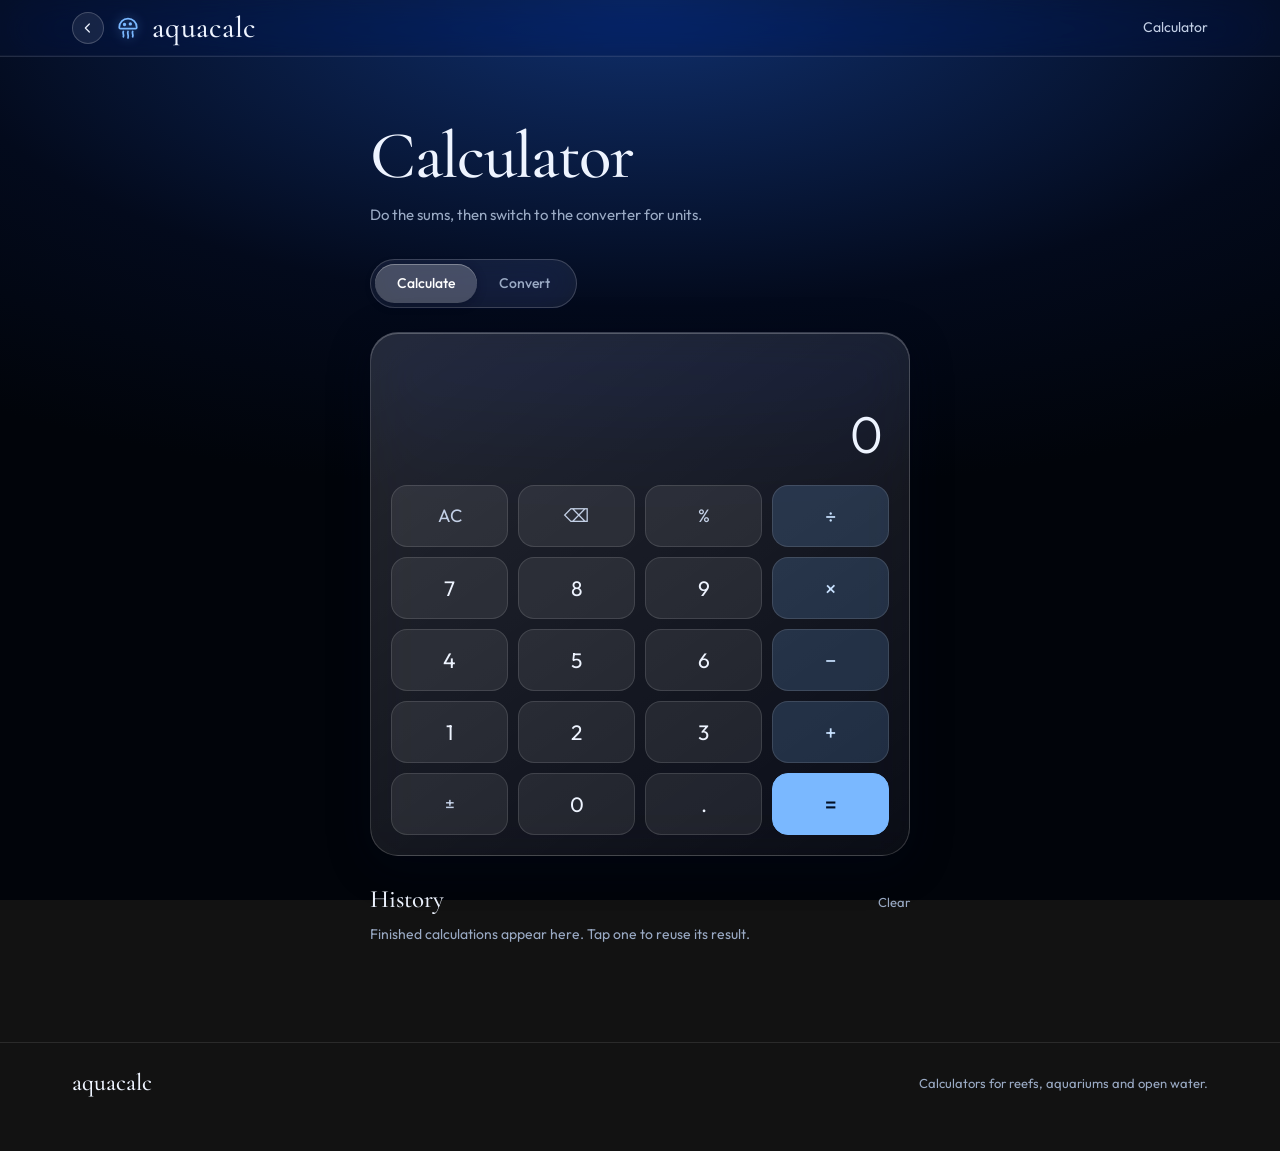
==== calculator.html @ 8a82c976 "Add files via upload" ====
<!DOCTYPE html>
<html lang="en">
<head>
<meta charset="utf-8">
<meta name="viewport" content="width=device-width, initial-scale=1, viewport-fit=cover">
<meta name="color-scheme" content="dark">
<title>Calculator and converter | aquacalc</title>
<link rel="icon" href="favicon.svg" type="image/svg+xml">
<link rel="preconnect" href="https://fonts.googleapis.com">
<link rel="preconnect" href="https://fonts.gstatic.com" crossorigin>
<link rel="stylesheet" href="https://fonts.googleapis.com/css2?family=Cormorant+Garamond:ital,wght@0,400;0,500;0,600;1,400;1,500&family=Outfit:wght@300;400;500;600&display=swap">
<link rel="stylesheet" href="style.css">
<style>
.page{max-width:540px;margin:0 auto;padding:64px 0 96px}
h1{font:500 clamp(45px,7vw,67px)/1.05 "Cormorant Garamond",Georgia,serif;letter-spacing:-.02em;margin:0 0 12px}
.sub{color:var(--mute);margin:0 0 32px}
button,select,input{font:inherit;color:inherit}
button:focus-visible,select:focus-visible,input:focus-visible{outline:2px solid var(--aqua);outline-offset:2px}

/* Tabs */
.tabs{display:inline-flex;padding:4px;border:1px solid var(--line-strong);border-radius:99px;margin-bottom:24px}
.tab{border:0;background:transparent;color:var(--mute);padding:9px 22px;border-radius:99px;cursor:pointer;font-weight:500;font-size:14px;transition:background .15s,color .15s}
.tab:hover{color:var(--ink)}
.tab[aria-selected="true"]{background:var(--aqua);color:#031024}

.card{background:var(--card);border:1px solid var(--line);border-radius:22px;padding:20px}

/* Calculator */
.screen{text-align:right;padding:16px 8px 22px;min-height:132px;display:flex;flex-direction:column;justify-content:flex-end;gap:6px}
.prev{color:var(--mute);font-size:15px;min-height:22px;overflow-wrap:anywhere}
.cur{font:300 52px/1.1 "Outfit",sans-serif;letter-spacing:-.02em;overflow-wrap:anywhere;font-variant-numeric:tabular-nums}
.keys{display:grid;grid-template-columns:repeat(4,1fr);gap:10px}
.key{height:62px;border-radius:16px;border:1px solid var(--line);background:#0a1424;font-size:21px;cursor:pointer;transition:background .12s,transform .08s,border-color .12s}
.key:hover{background:#10213a;border-color:var(--line-strong)}
.key:active{transform:scale(.96)}
.key.fn{color:var(--mute);font-size:18px}
.key.op{color:var(--aqua);background:#0b1a2e}
.key.op:hover{background:#12294a}
.key.eq{background:var(--aqua);color:#031024;border-color:var(--aqua);font-weight:500}
.key.eq:hover{background:#fff;border-color:var(--aqua)}

.hist{margin-top:28px}
.hist h2{font:500 25px/1.2 "Cormorant Garamond",Georgia,serif;margin:0 0 10px;display:flex;justify-content:space-between;align-items:baseline}
.hist h2 button{background:none;border:0;color:var(--mute);font:400 13px "Outfit",sans-serif;cursor:pointer;padding:0}
.hist h2 button:hover{color:var(--ink)}
.hist .empty{color:var(--mute);font-size:14px;margin:0}
.hrow{display:flex;justify-content:space-between;gap:16px;width:100%;padding:11px 0;background:none;border:0;border-bottom:1px solid var(--line);cursor:pointer;text-align:left;font-size:14px}
.hrow span:first-child{color:var(--mute)}
.hrow span:last-child{font-weight:500;font-variant-numeric:tabular-nums}
.hrow:hover span:first-child{color:var(--ink)}

/* Converter */
.chips{display:flex;flex-wrap:wrap;gap:8px;margin-bottom:18px}
.chip{border:1px solid var(--line-strong);background:transparent;color:var(--mute);padding:7px 14px;border-radius:99px;cursor:pointer;font-size:13.5px;transition:all .15s}
.chip:hover{color:var(--ink);border-color:var(--mute)}
.chip[aria-pressed="true"]{background:var(--aqua);color:#031024;border-color:var(--aqua);font-weight:500}
.cv-label{font-size:13px;color:var(--mute);margin:0 0 6px}
.cv{display:grid;grid-template-columns:minmax(0,1fr) 138px;gap:10px}
.cv input,.cv select{background:#07101f;border:1px solid var(--line);border-radius:12px;padding:12px 14px;min-width:0;width:100%}
.cv input{font-size:24px;font-weight:300;font-variant-numeric:tabular-nums}
.cv input:focus,.cv select:focus{outline:none;border-color:var(--aqua)}
.cv select{font-size:15px;appearance:none;-webkit-appearance:none;cursor:pointer;
  background-image:url("data:image/svg+xml;utf8,<svg xmlns='http://www.w3.org/2000/svg' viewBox='0 0 24 24' fill='none' stroke='%238a9bb5' stroke-width='2' stroke-linecap='round' stroke-linejoin='round'><path d='M6 9l6 6 6-6'/></svg>");
  background-repeat:no-repeat;background-position:right 10px center;background-size:16px;padding-right:32px}
.cv select option{background:#111;color:var(--ink)}
.swapwrap{display:flex;justify-content:center;margin:14px 0}
.swap{width:40px;height:40px;border-radius:50%;border:1px solid var(--line-strong);background:transparent;cursor:pointer;display:grid;place-items:center;color:var(--mute);transition:all .2s}
.swap:hover{background:#fff;color:#000;border-color:var(--aqua)}
.swap svg{width:18px;height:18px}
.all{margin-top:26px;padding-top:6px;border-top:1px solid var(--line)}
.all h2{font:500 25px/1.2 "Cormorant Garamond",Georgia,serif;margin:18px 0 6px}
.row{display:grid;grid-template-columns:minmax(0,1fr) auto;gap:4px 24px;padding:10px 0;border-bottom:1px solid var(--line);font-size:14px}
.row:last-child{border-bottom:0}
.row span:first-child{color:var(--mute)}
.row span:last-child{font-weight:500;text-align:right;font-variant-numeric:tabular-nums}
.row.cur-unit span:first-child{color:var(--ink)}
@media (max-width:420px){.cv{grid-template-columns:1fr}.key{height:56px}.cur{font-size:44px}}

/* Apple-style glass */
html{background:radial-gradient(ellipse 90% 55% at 50% 0%,#10306e 0%,#030a1c 62%,#01040a 100%) no-repeat fixed}
.card{background:var(--glass);border:1px solid var(--glass-border);box-shadow:var(--glass-shadow);-webkit-backdrop-filter:blur(26px) saturate(180%);backdrop-filter:blur(26px) saturate(180%);border-radius:28px}
.tabs{background:rgba(255,255,255,.07);border-color:rgba(255,255,255,.18);-webkit-backdrop-filter:blur(20px) saturate(180%);backdrop-filter:blur(20px) saturate(180%)}
.tab[aria-selected="true"]{background:rgba(255,255,255,.22);color:#fff;box-shadow:inset 0 1px 0 rgba(255,255,255,.3),0 2px 10px rgba(0,8,30,.35)}
.key{background:rgba(255,255,255,.08);border:1px solid rgba(255,255,255,.12)}
.key:hover{background:rgba(255,255,255,.15);border-color:rgba(255,255,255,.26)}
.key.op{background:rgba(122,184,255,.18);color:#c8e2ff}
.key.op:hover{background:rgba(122,184,255,.3)}
.key.fn{color:#c3d0e6}
.chip{background:rgba(255,255,255,.06);border-color:rgba(255,255,255,.2);color:#c3d0e6}
.cv input,.cv select{background:rgba(255,255,255,.07);border:1px solid rgba(255,255,255,.17)}
.cv input:focus,.cv select:focus{background:rgba(255,255,255,.13);border-color:var(--aqua)}
.swap{background:rgba(255,255,255,.08);border-color:rgba(255,255,255,.22);color:var(--ink)}
.swap:hover{background:var(--aqua);color:#031024;border-color:var(--aqua)}
.hrow,.row,.all{border-color:rgba(255,255,255,.1)}
</style>
</head>
<body>

<header class="top"><div class="wrap">
<a class="logo" href="index.html" aria-label="Back to aquacalc home"><span class="back" aria-hidden="true"><svg viewBox="0 0 24 24" fill="none" stroke="currentColor" stroke-width="1.8" stroke-linecap="round" stroke-linejoin="round"><path d="M14 6l-6 6 6 6"/></svg></span><svg class="mark" viewBox="0 0 24 24" fill="none" stroke="currentColor" stroke-width="1.5" stroke-linecap="round" stroke-linejoin="round" aria-hidden="true"><path d="M4.5 11.5a7.5 7.5 0 0 1 15 0c0 .6-.4 1-1 1h-13c-.6 0-1-.4-1-1z"/><path d="M8 15c-.9 1.8.9 2.7 0 4.5M12 15c-.9 2 .9 3 0 5.5M16 15c-.9 1.8.9 2.7 0 4.5"/><circle cx="9" cy="9" r=".7" fill="currentColor"/><circle cx="14" cy="8.5" r=".7" fill="currentColor"/></svg><span class="word">aquacalc</span></a>
<span class="where">Calculator</span>
</div></header>

<main class="wrap"><div class="page">
<h1>Calculator</h1>
<p class="sub">Do the sums, then switch to the converter for units.</p>

<div class="tabs" role="tablist" aria-label="Mode">
<button class="tab" role="tab" id="t-calc" aria-selected="true" aria-controls="p-calc">Calculate</button>
<button class="tab" role="tab" id="t-conv" aria-selected="false" aria-controls="p-conv">Convert</button>
</div>

<!-- Calculator panel -->
<div id="p-calc" role="tabpanel" aria-labelledby="t-calc">
<div class="card">
<div class="screen" aria-live="polite"><div class="prev" id="prev"></div><div class="cur" id="cur">0</div></div>
<div class="keys">
<button class="key fn" data-k="AC" aria-label="Clear">AC</button>
<button class="key fn" data-k="BK" aria-label="Backspace">⌫</button>
<button class="key fn" data-k="%" aria-label="Percent">%</button>
<button class="key op" data-k="/" aria-label="Divide">÷</button>
<button class="key" data-k="7">7</button><button class="key" data-k="8">8</button><button class="key" data-k="9">9</button>
<button class="key op" data-k="*" aria-label="Multiply">×</button>
<button class="key" data-k="4">4</button><button class="key" data-k="5">5</button><button class="key" data-k="6">6</button>
<button class="key op" data-k="-" aria-label="Subtract">−</button>
<button class="key" data-k="1">1</button><button class="key" data-k="2">2</button><button class="key" data-k="3">3</button>
<button class="key op" data-k="+" aria-label="Add">+</button>
<button class="key fn" data-k="NEG" aria-label="Change sign">±</button>
<button class="key" data-k="0">0</button>
<button class="key" data-k=".">.</button>
<button class="key eq" data-k="=" aria-label="Equals">=</button>
</div>
</div>
<div class="hist">
<h2>History <button id="clearHist" type="button">Clear</button></h2>
<div id="hist"></div>
</div>
</div>

<!-- Converter panel -->
<div id="p-conv" role="tabpanel" aria-labelledby="t-conv" hidden>
<div class="card">
<div class="chips" id="chips" role="group" aria-label="Unit type"></div>
<p class="cv-label">From</p>
<div class="cv"><input id="fromVal" type="text" inputmode="decimal" value="1" aria-label="Value to convert"><select id="fromUnit" aria-label="From unit"></select></div>
<div class="swapwrap"><button class="swap" id="swap" type="button" aria-label="Swap units"><svg viewBox="0 0 24 24" fill="none" stroke="currentColor" stroke-width="1.8" stroke-linecap="round" stroke-linejoin="round"><path d="M7 4v16M3 8l4-4 4 4M17 20V4M13 16l4 4 4-4"/></svg></button></div>
<p class="cv-label">To</p>
<div class="cv"><input id="toVal" type="text" inputmode="decimal" aria-label="Converted value"><select id="toUnit" aria-label="To unit"></select></div>
<div class="all"><h2>All units</h2><div id="all"></div></div>
</div>
</div>

</div></main>

<footer class="site"><div class="wrap"><span class="word">aquacalc</span><span>Calculators for reefs, aquariums and open water.</span></div></footer>

<script>
/* ---------- Tabs ---------- */
const tabs={calc:["t-calc","p-calc"],conv:["t-conv","p-conv"]};
let mode="calc";
function setMode(m){mode=m;for(const k in tabs){const on=k===m;document.getElementById(tabs[k][0]).setAttribute("aria-selected",on);document.getElementById(tabs[k][1]).hidden=!on}
  document.querySelector(".where").textContent=m==="calc"?"Calculator":"Unit converter"}
document.getElementById("t-calc").onclick=()=>setMode("calc");
document.getElementById("t-conv").onclick=()=>setMode("conv");
if(location.hash==="#convert")setMode("conv");

/* ---------- Calculator ---------- */
let expr="",justEval=false,hist=[];
const cur=document.getElementById("cur"),prev=document.getElementById("prev");
const isOp=c=>"+-*/".includes(c);
const pretty=s=>s.replace(/\*/g,"×").replace(/\//g,"÷").replace(/-/g,"−");

function evaluate(src){
  let s=src.replace(/[+\-*/]+$/,"");
  let open=0;for(const c of s){if(c==="(")open++;else if(c===")")open--}
  s+=")".repeat(Math.max(0,open));
  let i=0;
  const pk=()=>s[i];
  function num(){const m=/^(\d+\.?\d*|\.\d+)(e[+-]?\d+)?/i.exec(s.slice(i));if(!m)throw 0;i+=m[0].length;return parseFloat(m[0])}
  function prim(){if(pk()==="("){i++;const v=ex();if(pk()!==")")throw 0;i++;return v}return num()}
  function post(){let v=prim();while(pk()==="%"){i++;v/=100}return v}
  function un(){if(pk()==="-"){i++;return -un()}if(pk()==="+"){i++;return un()}return post()}
  function term(){let v=un();while(pk()==="*"||pk()==="/"){const o=s[i++],r=un();if(o==="*")v*=r;else{if(r===0)throw 0;v/=r}}return v}
  function ex(){let v=term();while(pk()==="+"||pk()==="-"){const o=s[i++],r=term();v=o==="+"?v+r:v-r}return v}
  const r=ex();if(i!==s.length||!isFinite(r))throw 0;return r;
}
const fmtRes=n=>String(Number(n.toPrecision(12)));

function render(){
  const t=expr===""?"0":pretty(expr);
  cur.textContent=t;
  cur.style.fontSize=t.length>22?"26px":t.length>14?"36px":"";
}
function press(k){
  if(k==="AC"){expr="";prev.textContent="";justEval=false;return render()}
  if(k==="BK"){if(justEval){expr="";prev.textContent=""}else expr=expr.slice(0,-1);justEval=false;return render()}
  if(k==="="){
    if(!expr||!/[\d)]/.test(expr))return;
    try{const r=fmtRes(evaluate(expr));prev.textContent=pretty(expr.replace(/[+\-*/]+$/,""))+" =";hist.unshift([pretty(expr.replace(/[+\-*/]+$/,"")),r]);hist=hist.slice(0,8);renderHist();expr=r;justEval=true}
    catch(e){prev.textContent=pretty(expr)+" =";expr="";justEval=true;cur.textContent="Error";return}
    return render();
  }
  if(k==="NEG"){
    const m=/(\d+\.?\d*(?:e[+-]?\d+)?|\.\d+)$/i.exec(expr);
    if(!m)return;const idx=m.index,before=expr[idx-1],before2=expr[idx-2];
    if(before==="-"&&(idx-1===0||isOp(before2)||before2==="(")){expr=expr.slice(0,idx-1)+expr.slice(idx)}
    else expr=expr.slice(0,idx)+"-"+expr.slice(idx);
    justEval=false;return render();
  }
  if(/\d/.test(k)){
    if(justEval){expr="";prev.textContent="";justEval=false}
    const m=/(\d+\.?\d*|\.\d+)$/.exec(expr);
    if(m&&m[0]==="0"&&!m[0].includes("."))expr=expr.slice(0,-1);
    expr+=k;return render();
  }
  if(k==="."){
    if(justEval){expr="";prev.textContent="";justEval=false}
    const m=/(\d*\.?\d*)$/.exec(expr)[0];
    if(m.includes("."))return;
    expr+=m===""?"0.":".";return render();
  }
  if(k==="%"){if(/[\d)%]$/.test(expr)){expr+="%";justEval=false}return render()}
  if(isOp(k)){
    justEval=false;
    if(expr===""){expr=k==="-"?"-":"0"+k;return render()}
    if(expr==="-")return;
    if(isOp(expr.slice(-1))){expr=expr.slice(0,-1)+k}else expr+=k;
    return render();
  }
  if(k==="("){if(justEval){expr="";justEval=false}expr+=(/[\d)%]$/.test(expr)?"*":"")+"(";return render()}
  if(k===")"){const o=(expr.match(/\(/g)||[]).length-(expr.match(/\)/g)||[]).length;if(o>0&&/[\d)%]$/.test(expr))expr+=")";return render()}
}
function renderHist(){
  const h=document.getElementById("hist");
  if(!hist.length){h.innerHTML='<p class="empty">Finished calculations appear here. Tap one to reuse its result.</p>';return}
  h.innerHTML=hist.map((x,i)=>`<button class="hrow" type="button" data-i="${i}"><span>${x[0]}</span><span>${x[1]}</span></button>`).join("");
}
document.getElementById("hist").addEventListener("click",e=>{const b=e.target.closest(".hrow");if(!b)return;expr=hist[+b.dataset.i][1];justEval=true;prev.textContent="";render()});
document.getElementById("clearHist").onclick=()=>{hist=[];renderHist()};
document.querySelector(".keys").addEventListener("click",e=>{const b=e.target.closest(".key");if(b)press(b.dataset.k)});
document.addEventListener("keydown",e=>{
  if(mode!=="calc"||e.ctrlKey||e.metaKey||e.altKey)return;
  const t=e.target.tagName;if(t==="INPUT"||t==="SELECT"||t==="TEXTAREA")return;
  const k=e.key;let m=null;
  if(/^[0-9]$/.test(k))m=k;
  else if(k==="."||k===",")m=".";
  else if(k==="+"||k==="-"||k==="*"||k==="/")m=k;
  else if(k==="x"||k==="X")m="*";
  else if(k==="%"||k==="("||k===")")m=k;
  else if(k==="Enter"||k==="=")m="=";
  else if(k==="Backspace")m="BK";
  else if(k==="Escape"||k==="Delete")m="AC";
  if(m!==null){e.preventDefault();press(m)}
});
render();renderHist();

/* ---------- Converter ---------- */
const CAT={
 Length:{u:[["millimetre (mm)",.001],["centimetre (cm)",.01],["metre (m)",1],["kilometre (km)",1000],["inch (in)",.0254],["foot (ft)",.3048],["yard (yd)",.9144],["mile (mi)",1609.344],["nautical mile (nmi)",1852],["fathom (ftm)",1.8288]],d:[2,5]},
 Mass:{u:[["milligram (mg)",1e-6],["gram (g)",.001],["kilogram (kg)",1],["tonne (t)",1000],["ounce (oz)",.028349523125],["pound (lb)",.45359237]],d:[2,5]},
 Volume:{u:[["millilitre (mL)",.001],["litre (L)",1],["cubic metre (m³)",1000],["US fluid ounce",.0295735295625],["US cup",.2365882365],["US quart",.946352946],["US gallon",3.785411784],["UK gallon",4.54609]],d:[1,6]},
 Area:{u:[["square centimetre (cm²)",1e-4],["square metre (m²)",1],["hectare (ha)",1e4],["square kilometre (km²)",1e6],["square inch (in²)",6.4516e-4],["square foot (ft²)",.09290304],["acre",4046.8564224],["square mile (mi²)",2589988.110336]],d:[1,5]},
 Temperature:{t:true,u:[["Celsius (°C)"],["Fahrenheit (°F)"],["Kelvin (K)"]],d:[0,1]},
 Speed:{u:[["metre/second (m/s)",1],["kilometre/hour (km/h)",1/3.6],["mile/hour (mph)",.44704],["knot (kn)",1852/3600],["foot/second (ft/s)",.3048]],d:[1,3]},
 Pressure:{u:[["pascal (Pa)",1],["kilopascal (kPa)",1000],["decibar (dbar)",1e4],["bar",1e5],["atmosphere (atm)",101325],["psi",6894.757293168],["mmHg",133.322387415]],d:[3,5]}
};
let cat="Length",fi=2,ti=5;
const $=id=>document.getElementById(id);
const fromVal=$("fromVal"),toVal=$("toVal"),fromUnit=$("fromUnit"),toUnit=$("toUnit");
const toBaseT=(v,i)=>i===0?v:i===1?(v-32)*5/9:v-273.15;
const fromBaseT=(c,i)=>i===0?c:i===1?c*9/5+32:c+273.15;
function conv(v,a,b){
  const C=CAT[cat];
  if(C.t)return fromBaseT(toBaseT(v,a),b);
  return v*C.u[a][1]/C.u[b][1];
}
const fmt=n=>{if(!isFinite(n))return "";const r=Number(n.toPrecision(10));return Math.abs(r)>=1e12||(Math.abs(r)<1e-6&&r!==0)?r.toExponential(4):r.toString()};
const parse=s=>{const v=parseFloat(String(s).replace(",","."));return isNaN(v)?null:v};

function buildChips(){
  $("chips").innerHTML=Object.keys(CAT).map(k=>`<button class="chip" type="button" data-c="${k}" aria-pressed="${k===cat}">${k}</button>`).join("");
}
function fillUnits(){
  const opts=CAT[cat].u.map((u,i)=>`<option value="${i}">${u[0]}</option>`).join("");
  fromUnit.innerHTML=opts;toUnit.innerHTML=opts;fromUnit.value=fi;toUnit.value=ti;
}
function refreshAll(){
  const v=parse(fromVal.value);
  $("all").innerHTML=v===null?'<p class="empty" style="color:var(--mute);margin:12px 0">Enter a value to see every unit.</p>':CAT[cat].u.map((u,j)=>`<div class="row${j===fi?" cur-unit":""}"><span>${u[0]}</span><span>${fmt(conv(v,fi,j))}</span></div>`).join("");
}
function fromChanged(){const v=parse(fromVal.value);toVal.value=v===null?"":fmt(conv(v,fi,ti));refreshAll()}
function toChanged(){const v=parse(toVal.value);fromVal.value=v===null?"":fmt(conv(v,ti,fi));refreshAll()}
function selectCat(c){cat=c;[fi,ti]=CAT[c].d;buildChips();fillUnits();fromChanged()}

$("chips").addEventListener("click",e=>{const b=e.target.closest(".chip");if(b)selectCat(b.dataset.c)});
fromVal.addEventListener("input",fromChanged);
toVal.addEventListener("input",toChanged);
fromUnit.addEventListener("change",()=>{fi=+fromUnit.value;fromChanged()});
toUnit.addEventListener("change",()=>{ti=+toUnit.value;fromChanged()});
$("swap").addEventListener("click",()=>{
  const a=fi;fi=ti;ti=a;fromUnit.value=fi;toUnit.value=ti;
  fromVal.value=toVal.value;fromChanged();
});
buildChips();fillUnits();fromChanged();
</script>
</body>
</html>
---- style.css ----
/* aquacalc shared styles */
:root{
  --bg:#01040a;--ink:#eef4ff;--mute:#9aaac4;
  --line:rgba(255,255,255,.10);--line-strong:rgba(255,255,255,.22);--chart:#cfe6ff;
  --ok:#7dd3a8;--bad:#ff8a7a;--warn:#e3bb63;
  --aqua:#7ab8ff;--glow:rgba(110,175,255,.45);
  /* Apple-style frosted glass */
  --glass:linear-gradient(145deg,rgba(255,255,255,.14),rgba(255,255,255,.04));
  --glass-border:rgba(255,255,255,.17);
  --glass-shadow:0 10px 40px rgba(0,6,24,.45),inset 0 1px 0 rgba(255,255,255,.24);
  --card:rgba(255,255,255,.07);
  color-scheme:dark;
}
*{box-sizing:border-box}
html{-webkit-text-size-adjust:100%;scroll-behavior:smooth;background:var(--bg)}
body{
  margin:0;background:transparent;color:var(--ink);position:relative;min-height:100vh;
  font:400 15px/1.55 "Outfit",system-ui,-apple-system,"Segoe UI",sans-serif;
  -webkit-font-smoothing:antialiased;overflow-x:hidden;
  padding-top:env(safe-area-inset-top,0px);padding-bottom:env(safe-area-inset-bottom,0px);
}
.wrap{max-width:1200px;margin:0 auto;padding:0 32px}
@media (max-width:960px){.wrap{padding:0 20px}}
a{color:inherit}

/* Scrolling photo background (built by bg.js) */
#bg{position:absolute;inset:0;z-index:-1;overflow:hidden;pointer-events:none}
#bg .tile{position:absolute;left:0;right:0;background-size:cover;background-position:center}
#bg .tile.flip{transform:scaleY(-1)}
#bg .tile.fx{transform:scaleX(-1)}
#bg .tile.flip.fx{transform:scale(-1,-1)}
#bg::after{content:"";position:absolute;inset:0;background:var(--ov,none)}

/* Frosted glass helper */
.glass{background:var(--glass);border:1px solid var(--glass-border);box-shadow:var(--glass-shadow);-webkit-backdrop-filter:blur(26px) saturate(180%);backdrop-filter:blur(26px) saturate(180%)}

/* Top bar with logo / back button */
header.top{position:sticky;top:0;z-index:30;background:rgba(10,20,44,.38);-webkit-backdrop-filter:blur(28px) saturate(180%);backdrop-filter:blur(28px) saturate(180%);border-bottom:1px solid rgba(255,255,255,.12);box-shadow:inset 0 -1px 0 rgba(255,255,255,.04)}
header.top .wrap{display:flex;justify-content:space-between;align-items:center;padding-top:12px;padding-bottom:12px;font-size:14px}
.logo{display:inline-flex;align-items:center;gap:10px;text-decoration:none;color:var(--ink)}
.logo .mark{width:28px;height:28px;flex:none;color:var(--aqua);filter:drop-shadow(0 0 6px var(--glow))}
.logo .word{font:500 30px/1 "Cormorant Garamond",Georgia,serif;letter-spacing:.01em}
.logo .back{width:32px;height:32px;border-radius:50%;border:1px solid rgba(255,255,255,.2);background:rgba(255,255,255,.08);display:grid;place-items:center;color:var(--ink);transition:border-color .2s,color .2s,box-shadow .2s,background .2s}
.logo .back svg{width:16px;height:16px;transition:transform .2s}
.logo:hover .back{border-color:var(--aqua);color:var(--aqua);background:rgba(255,255,255,.14);box-shadow:0 0 16px -4px var(--glow)}
.logo:hover .back svg{transform:translateX(-2px)}
.logo:focus-visible{outline:2px solid var(--aqua);outline-offset:4px;border-radius:99px}
header.top .where,header.top nav a{color:#c3d0e6;text-decoration:none}
header.top nav a:hover{color:#fff}

/* Footer */
footer.site{border-top:1px solid var(--line);padding:28px 0 56px;color:var(--mute);font-size:13px}
footer.site .wrap{display:flex;justify-content:space-between;gap:16px;flex-wrap:wrap;align-items:center}
footer.site .word{font:500 24px/1 "Cormorant Garamond",Georgia,serif;color:var(--ink)}

@media (prefers-reduced-motion:reduce){*{transition:none!important;animation:none!important;scroll-behavior:auto!important}}
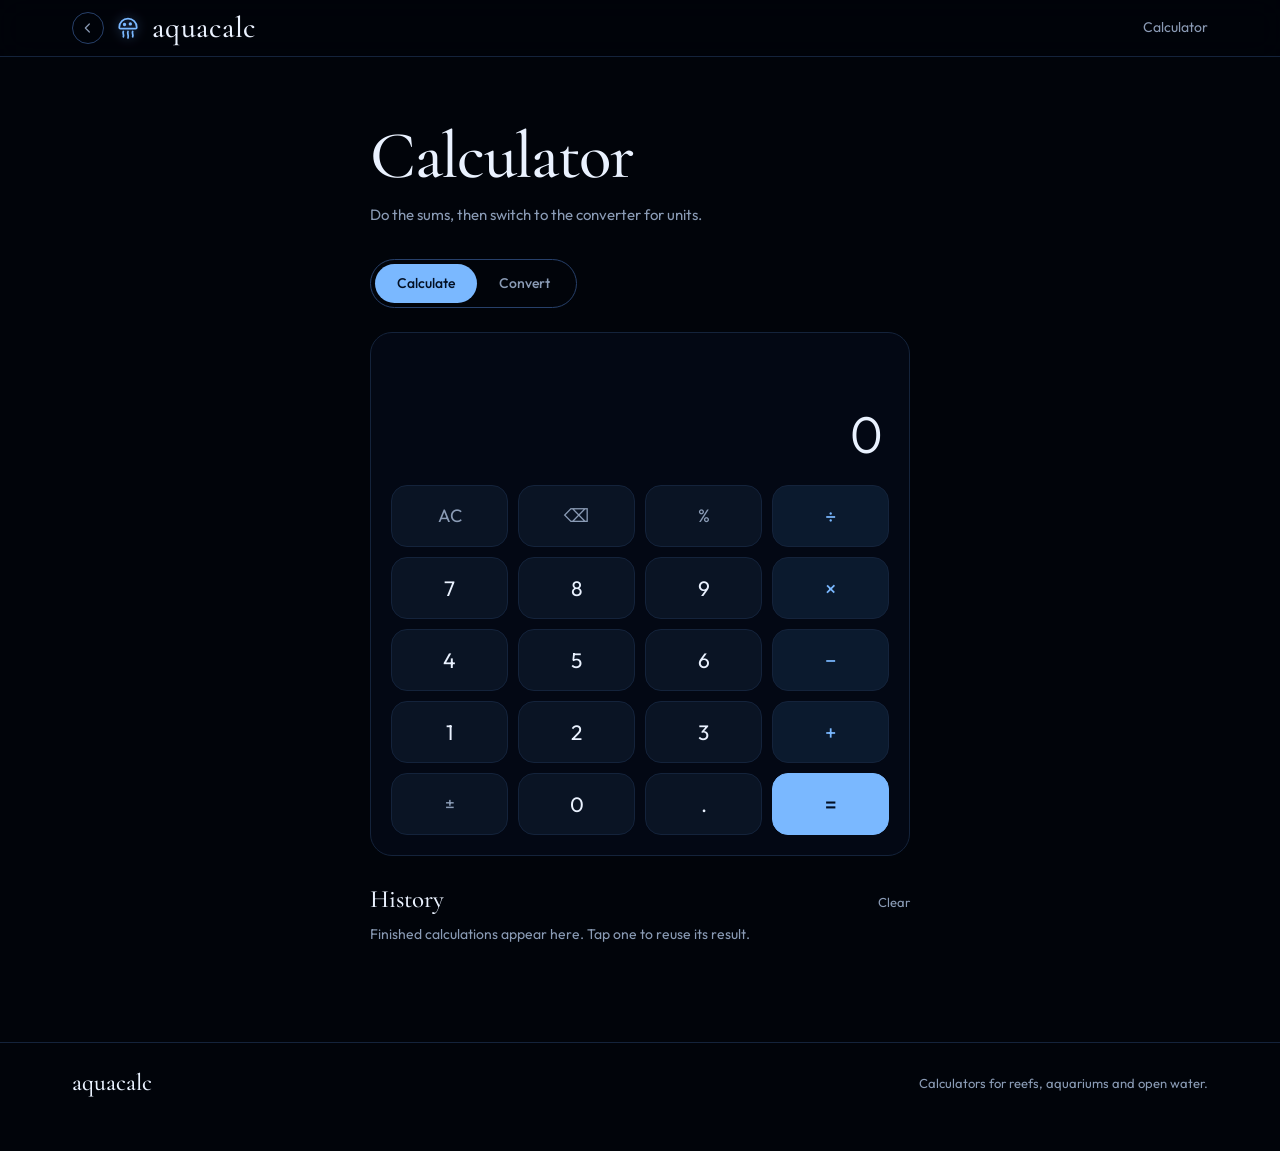
==== commit 65ef02c7: "Add files via upload" ====
--- a/calculator.html
+++ b/calculator.html
@@ -75,23 +75,6 @@
 .row span:last-child{font-weight:500;text-align:right;font-variant-numeric:tabular-nums}
 .row.cur-unit span:first-child{color:var(--ink)}
 @media (max-width:420px){.cv{grid-template-columns:1fr}.key{height:56px}.cur{font-size:44px}}
-
-/* Apple-style glass */
-html{background:radial-gradient(ellipse 90% 55% at 50% 0%,#10306e 0%,#030a1c 62%,#01040a 100%) no-repeat fixed}
-.card{background:var(--glass);border:1px solid var(--glass-border);box-shadow:var(--glass-shadow);-webkit-backdrop-filter:blur(26px) saturate(180%);backdrop-filter:blur(26px) saturate(180%);border-radius:28px}
-.tabs{background:rgba(255,255,255,.07);border-color:rgba(255,255,255,.18);-webkit-backdrop-filter:blur(20px) saturate(180%);backdrop-filter:blur(20px) saturate(180%)}
-.tab[aria-selected="true"]{background:rgba(255,255,255,.22);color:#fff;box-shadow:inset 0 1px 0 rgba(255,255,255,.3),0 2px 10px rgba(0,8,30,.35)}
-.key{background:rgba(255,255,255,.08);border:1px solid rgba(255,255,255,.12)}
-.key:hover{background:rgba(255,255,255,.15);border-color:rgba(255,255,255,.26)}
-.key.op{background:rgba(122,184,255,.18);color:#c8e2ff}
-.key.op:hover{background:rgba(122,184,255,.3)}
-.key.fn{color:#c3d0e6}
-.chip{background:rgba(255,255,255,.06);border-color:rgba(255,255,255,.2);color:#c3d0e6}
-.cv input,.cv select{background:rgba(255,255,255,.07);border:1px solid rgba(255,255,255,.17)}
-.cv input:focus,.cv select:focus{background:rgba(255,255,255,.13);border-color:var(--aqua)}
-.swap{background:rgba(255,255,255,.08);border-color:rgba(255,255,255,.22);color:var(--ink)}
-.swap:hover{background:var(--aqua);color:#031024;border-color:var(--aqua)}
-.hrow,.row,.all{border-color:rgba(255,255,255,.1)}
 </style>
 </head>
 <body>
--- a/style.css
+++ b/style.css
@@ -1,20 +1,15 @@
 /* aquacalc shared styles */
 :root{
-  --bg:#01040a;--ink:#eef4ff;--mute:#9aaac4;
-  --line:rgba(255,255,255,.10);--line-strong:rgba(255,255,255,.22);--chart:#cfe6ff;
+  --bg:#01040a;--card:rgba(5,11,24,.72);--ink:#eaf2ff;--mute:#8a9bb5;
+  --line:#14233b;--line-strong:#27406a;--chart:#cfe6ff;
   --ok:#7dd3a8;--bad:#ff8a7a;--warn:#e3bb63;
   --aqua:#7ab8ff;--glow:rgba(110,175,255,.45);
-  /* Apple-style frosted glass */
-  --glass:linear-gradient(145deg,rgba(255,255,255,.14),rgba(255,255,255,.04));
-  --glass-border:rgba(255,255,255,.17);
-  --glass-shadow:0 10px 40px rgba(0,6,24,.45),inset 0 1px 0 rgba(255,255,255,.24);
-  --card:rgba(255,255,255,.07);
   color-scheme:dark;
 }
 *{box-sizing:border-box}
 html{-webkit-text-size-adjust:100%;scroll-behavior:smooth;background:var(--bg)}
 body{
-  margin:0;background:transparent;color:var(--ink);position:relative;min-height:100vh;
+  margin:0;background:var(--bg);color:var(--ink);
   font:400 15px/1.55 "Outfit",system-ui,-apple-system,"Segoe UI",sans-serif;
   -webkit-font-smoothing:antialiased;overflow-x:hidden;
   padding-top:env(safe-area-inset-top,0px);padding-bottom:env(safe-area-inset-bottom,0px);
@@ -23,30 +18,19 @@
 @media (max-width:960px){.wrap{padding:0 20px}}
 a{color:inherit}
 
-/* Scrolling photo background (built by bg.js) */
-#bg{position:absolute;inset:0;z-index:-1;overflow:hidden;pointer-events:none}
-#bg .tile{position:absolute;left:0;right:0;background-size:cover;background-position:center}
-#bg .tile.flip{transform:scaleY(-1)}
-#bg .tile.fx{transform:scaleX(-1)}
-#bg .tile.flip.fx{transform:scale(-1,-1)}
-#bg::after{content:"";position:absolute;inset:0;background:var(--ov,none)}
-
-/* Frosted glass helper */
-.glass{background:var(--glass);border:1px solid var(--glass-border);box-shadow:var(--glass-shadow);-webkit-backdrop-filter:blur(26px) saturate(180%);backdrop-filter:blur(26px) saturate(180%)}
-
 /* Top bar with logo / back button */
-header.top{position:sticky;top:0;z-index:30;background:rgba(10,20,44,.38);-webkit-backdrop-filter:blur(28px) saturate(180%);backdrop-filter:blur(28px) saturate(180%);border-bottom:1px solid rgba(255,255,255,.12);box-shadow:inset 0 -1px 0 rgba(255,255,255,.04)}
+header.top{position:sticky;top:0;z-index:30;background:rgba(1,4,10,.72);-webkit-backdrop-filter:blur(14px);backdrop-filter:blur(14px);border-bottom:1px solid var(--line)}
 header.top .wrap{display:flex;justify-content:space-between;align-items:center;padding-top:12px;padding-bottom:12px;font-size:14px}
 .logo{display:inline-flex;align-items:center;gap:10px;text-decoration:none;color:var(--ink)}
 .logo .mark{width:28px;height:28px;flex:none;color:var(--aqua);filter:drop-shadow(0 0 6px var(--glow))}
 .logo .word{font:500 30px/1 "Cormorant Garamond",Georgia,serif;letter-spacing:.01em}
-.logo .back{width:32px;height:32px;border-radius:50%;border:1px solid rgba(255,255,255,.2);background:rgba(255,255,255,.08);display:grid;place-items:center;color:var(--ink);transition:border-color .2s,color .2s,box-shadow .2s,background .2s}
+.logo .back{width:32px;height:32px;border-radius:50%;border:1px solid var(--line-strong);display:grid;place-items:center;color:var(--mute);transition:border-color .2s,color .2s,box-shadow .2s}
 .logo .back svg{width:16px;height:16px;transition:transform .2s}
-.logo:hover .back{border-color:var(--aqua);color:var(--aqua);background:rgba(255,255,255,.14);box-shadow:0 0 16px -4px var(--glow)}
+.logo:hover .back{border-color:var(--aqua);color:var(--aqua);box-shadow:0 0 16px -4px var(--glow)}
 .logo:hover .back svg{transform:translateX(-2px)}
 .logo:focus-visible{outline:2px solid var(--aqua);outline-offset:4px;border-radius:99px}
-header.top .where,header.top nav a{color:#c3d0e6;text-decoration:none}
-header.top nav a:hover{color:#fff}
+header.top .where,header.top nav a{color:var(--mute);text-decoration:none}
+header.top nav a:hover{color:var(--ink)}
 
 /* Footer */
 footer.site{border-top:1px solid var(--line);padding:28px 0 56px;color:var(--mute);font-size:13px}
